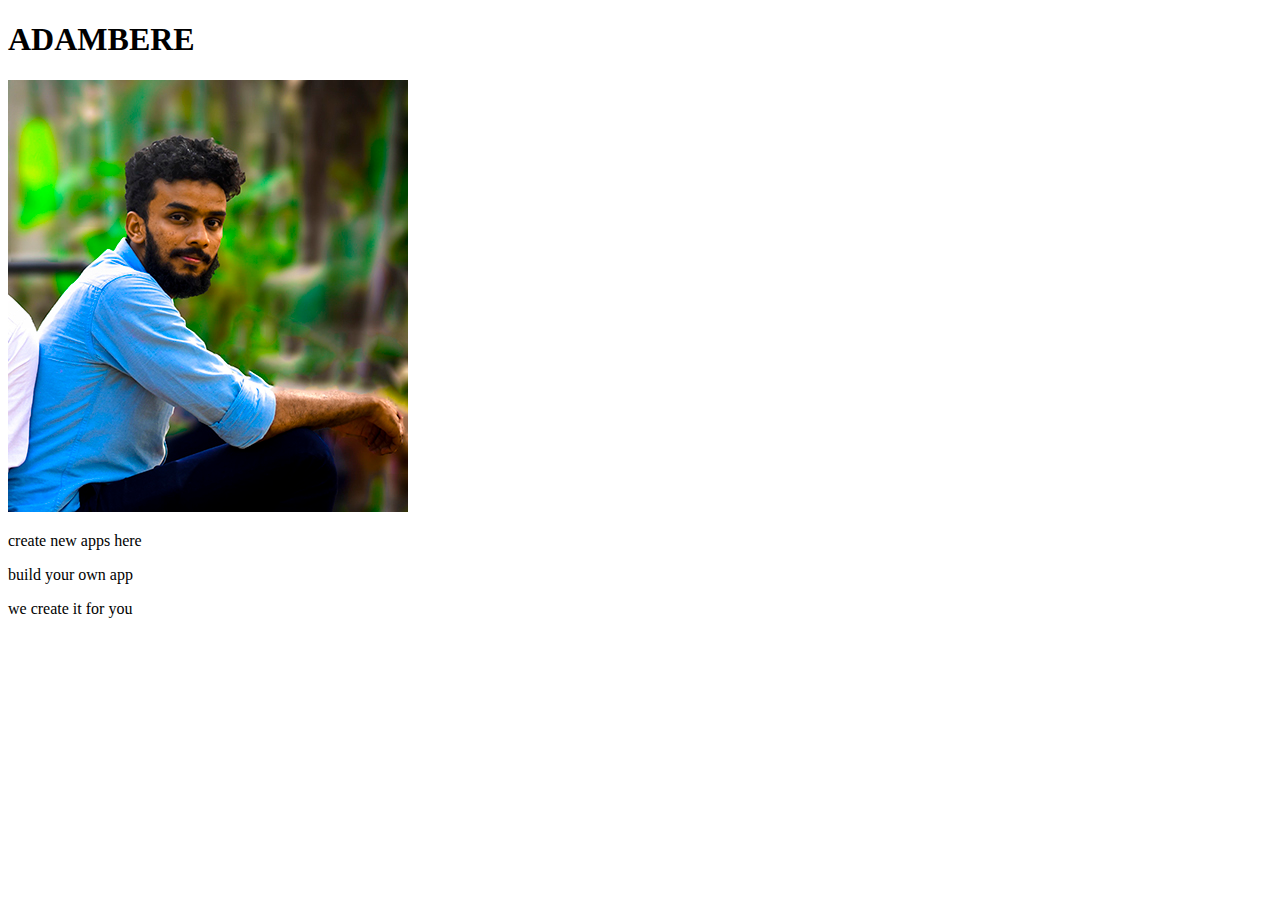
==== index.html @ fcf9cc2d "Add files via upload" ====
<!DOCTYPE html>
<html lang="en">
<head>
    <meta charset="UTF-8">
    <meta name="viewport" content="width=device-width, initial-scale=1.0">
    <title>ADAMBERE</title>
</head>
<body>
<H1>ADAMBERE</H1>
<img src="IMAGE/DSC_4657.jpg" alt="">
<P>create new apps here</P>
<p>build your own app</p>
<p>we create it for you</p>
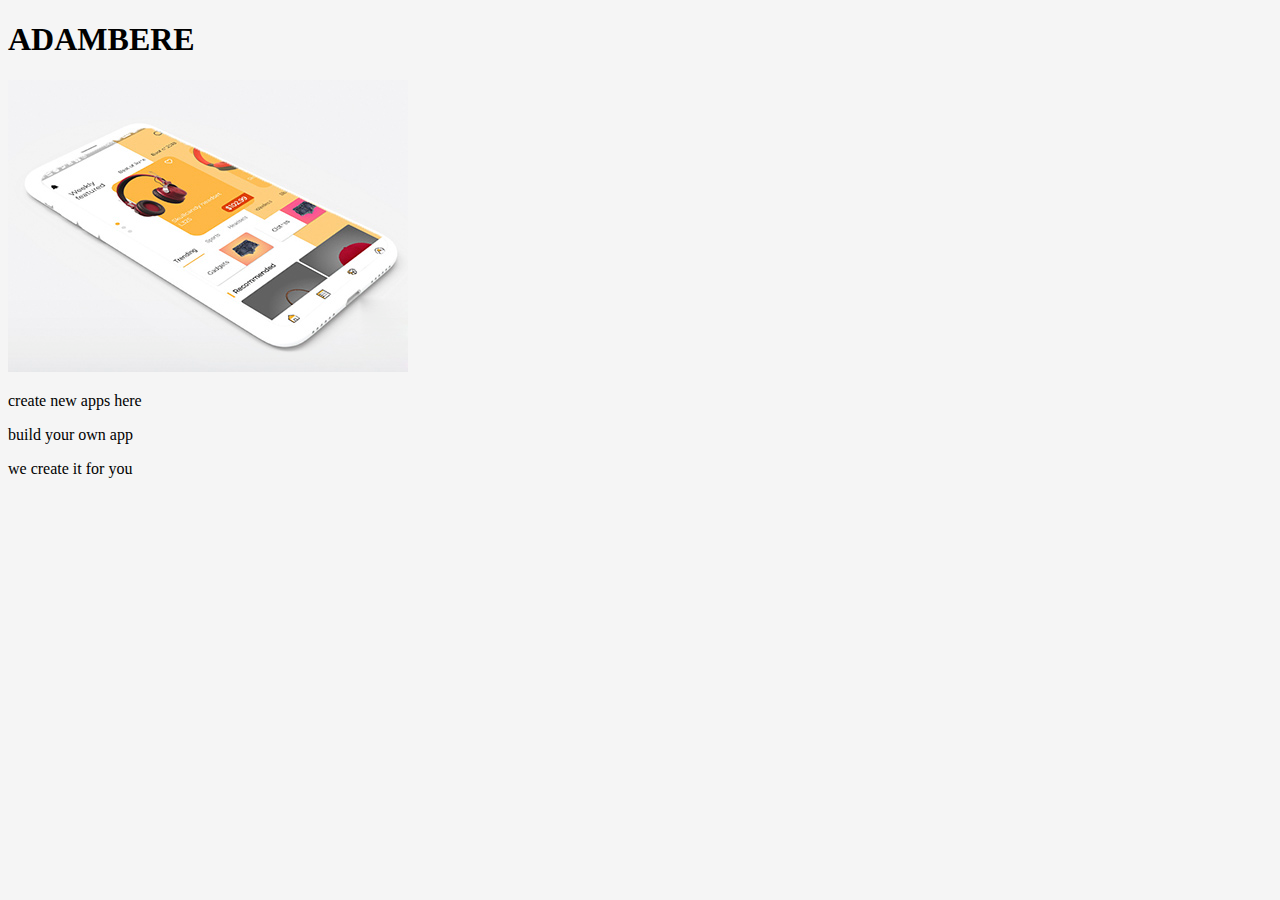
==== commit bce1ca2b: "Add files via upload" ====
--- a/index.html
+++ b/index.html
@@ -5,9 +5,9 @@
     <meta name="viewport" content="width=device-width, initial-scale=1.0">
     <title>ADAMBERE</title>
 </head>
-<body>
+<body style="background-color:#f5f5f5;">
 <H1>ADAMBERE</H1>
-<img src="IMAGE/DSC_4657.jpg" alt="">
+<img src="IMAGE/iphone_pro-01de.jpg" alt="">
 <P>create new apps here</P>
 <p>build your own app</p>
 <p>we create it for you</p>
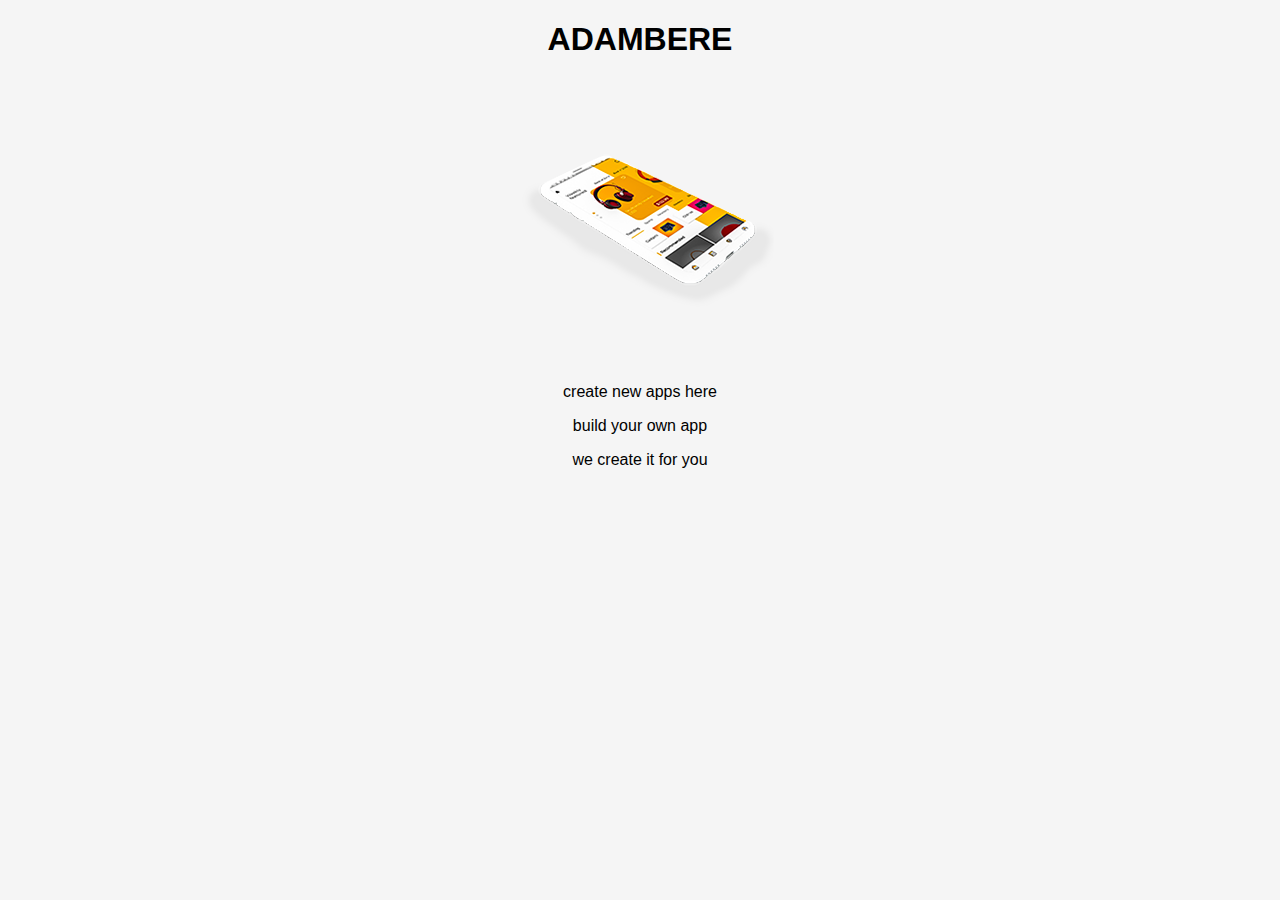
==== commit 28233dee: "Add files via upload" ====
--- a/index.html
+++ b/index.html
@@ -4,10 +4,13 @@
     <meta charset="UTF-8">
     <meta name="viewport" content="width=device-width, initial-scale=1.0">
     <title>ADAMBERE</title>
+    <link rel="stylesheet" href="css/style.css">
+
 </head>
-<body style="background-color:#f5f5f5;">
+<body>
 <H1>ADAMBERE</H1>
-<img src="IMAGE/iphone_pro-01de.jpg" alt="">
+<img class="imageipon" src="IMAGE/iphone_pro-01de.png" alt="IMAGE"> 
 <P>create new apps here</P>
 <p>build your own app</p>
 <p>we create it for you</p>
+</body>--- a/css/style.css
+++ b/css/style.css
@@ -0,0 +1,9 @@
+body {
+    background-color:#f5f5f5;
+    margin: 0;
+    text-align: center;
+font-family: -apple-system, BlinkMacSystemFont, 'Segoe UI', Roboto, Oxygen, Ubuntu, Cantarell, 'Open Sans', 'Helvetica Neue', sans-serif;
+}
+.imageipon {
+    background-color: whitesmoke;
+}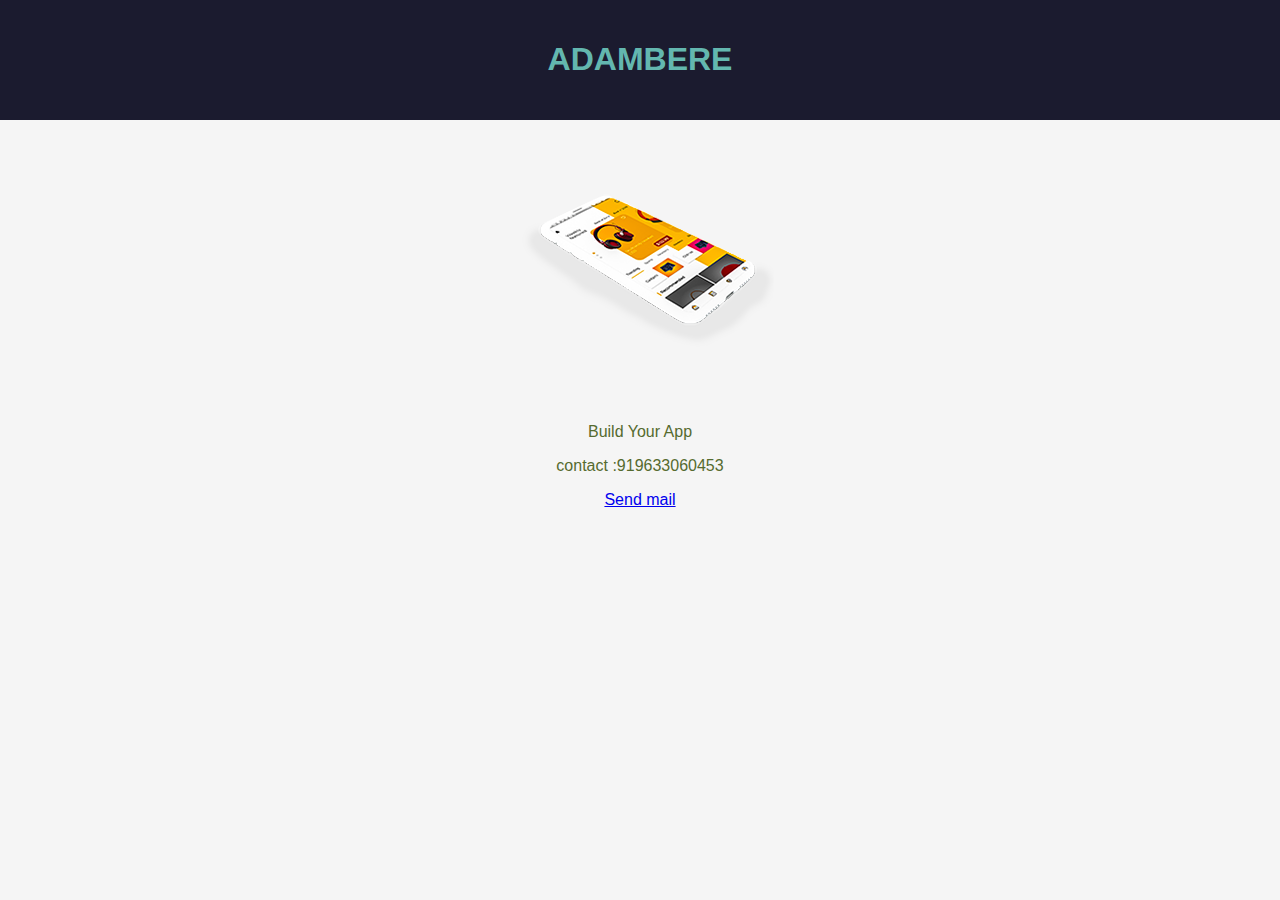
==== commit c1fb8b02: "Add files via upload" ====
--- a/index.html
+++ b/index.html
@@ -8,9 +8,12 @@
 
 </head>
 <body>
+<div>
 <H1>ADAMBERE</H1>
+</div>
 <img class="imageipon" src="IMAGE/iphone_pro-01de.png" alt="IMAGE"> 
-<P>create new apps here</P>
-<p>build your own app</p>
-<p>we create it for you</p>
+<P>Build Your App</P>
+<p>contact :919633060453</p>
+<a href="mailto:nuhmannunnu312@gmail.com">Send mail</a>
+
 </body>--- a/css/style.css
+++ b/css/style.css
@@ -6,4 +6,16 @@
 }
 .imageipon {
     background-color: whitesmoke;
-}+}
+h1 {
+     color: #63b7af ;
+}
+div {
+    background-color: #1b1b2f;
+padding-bottom: 20px;
+padding-top: 20px;
+}
+p{
+    font: 1em sans-serif italic;
+    color: darkolivegreen;
+}
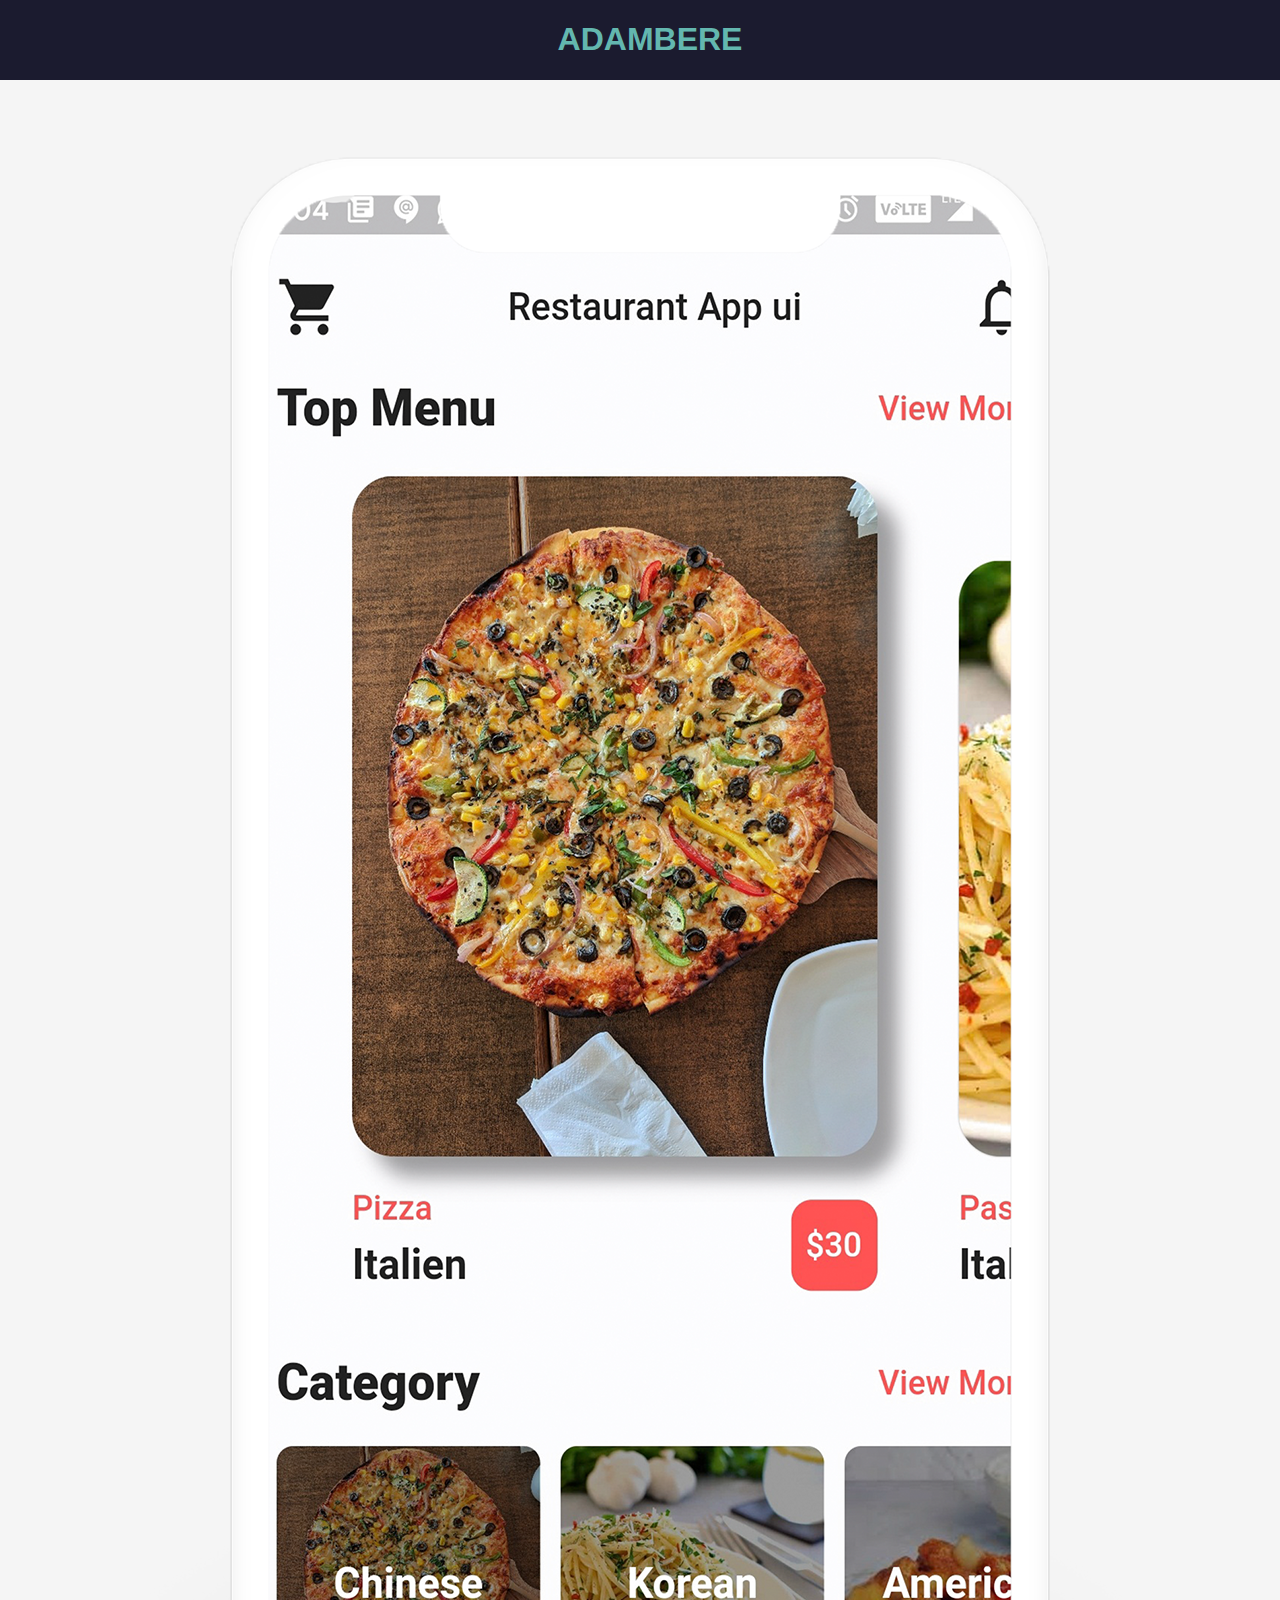
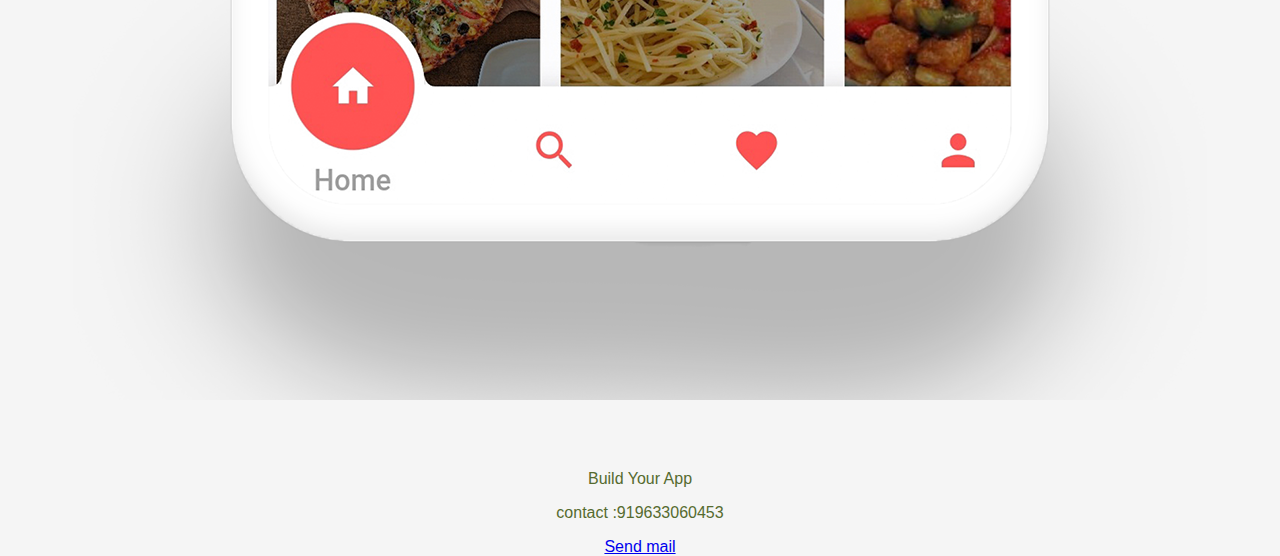
==== commit 181abd46: "Add files via upload" ====
--- a/index.html
+++ b/index.html
@@ -5,13 +5,14 @@
     <meta name="viewport" content="width=device-width, initial-scale=1.0">
     <title>ADAMBERE</title>
     <link rel="stylesheet" href="css/style.css">
+    <link rel="icon" href="IMAGE/favicon.ico">
 
 </head>
 <body>
 <div>
 <H1>ADAMBERE</H1>
 </div>
-<img class="imageipon" src="IMAGE/iphone_pro-01de.png" alt="IMAGE"> 
+ <img <p class="image2" src="IMAGE/iphonex_-white-.png" alt="IMAGE2">
 <P>Build Your App</P>
 <p>contact :919633060453</p>
 <a href="mailto:nuhmannunnu312@gmail.com">Send mail</a>
--- a/css/style.css
+++ b/css/style.css
@@ -1,19 +1,23 @@
 body {
+    text-align: center;
     background-color:#f5f5f5;
     margin: 0;
-    text-align: center;
 font-family: -apple-system, BlinkMacSystemFont, 'Segoe UI', Roboto, Oxygen, Ubuntu, Cantarell, 'Open Sans', 'Helvetica Neue', sans-serif;
 }
-.imageipon {
-    background-color: whitesmoke;
+
+.image2 {
+padding-bottom: 50px;
 }
 h1 {
+    padding-right: 200px;
+    text-align: center;
      color: #63b7af ;
 }
 div {
+    position: fixed;
     background-color: #1b1b2f;
-padding-bottom: 20px;
-padding-top: 20px;
+    width: 1500px;
+    height: 80px;
 }
 p{
     font: 1em sans-serif italic;
